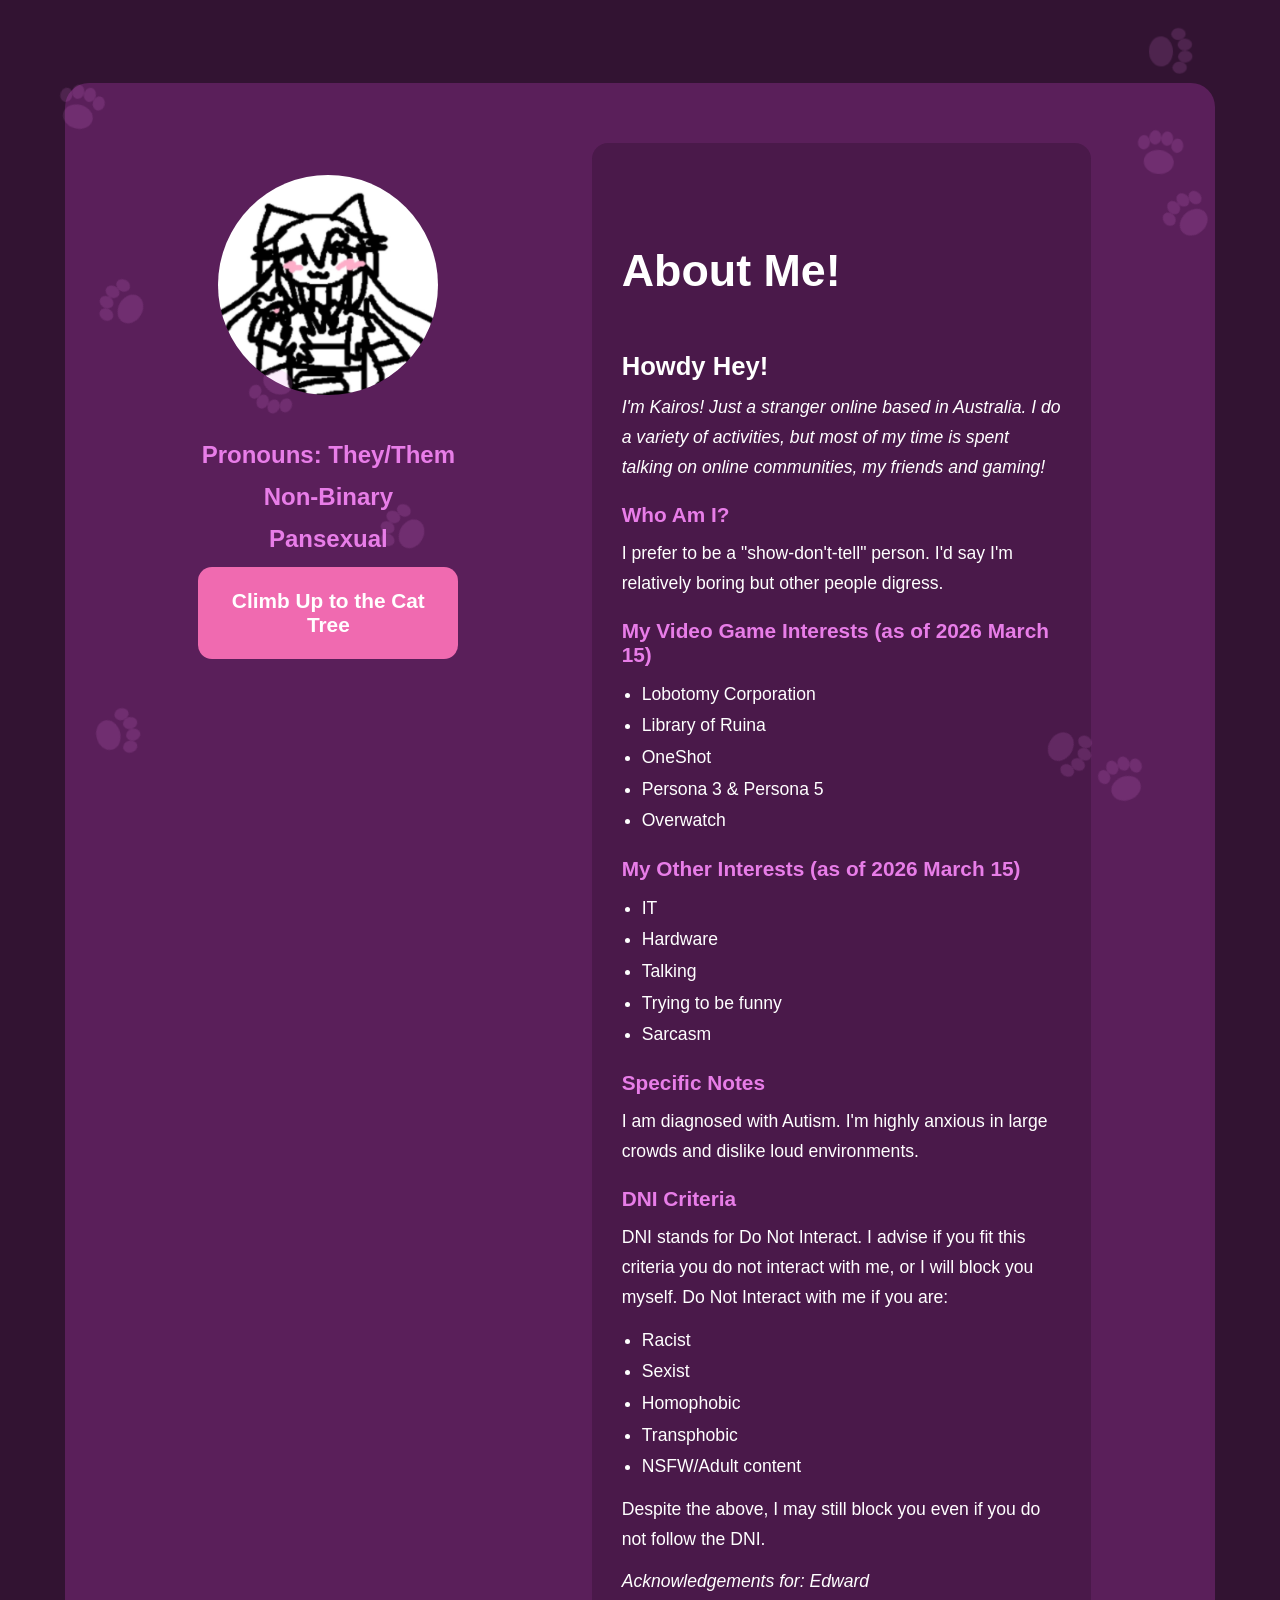
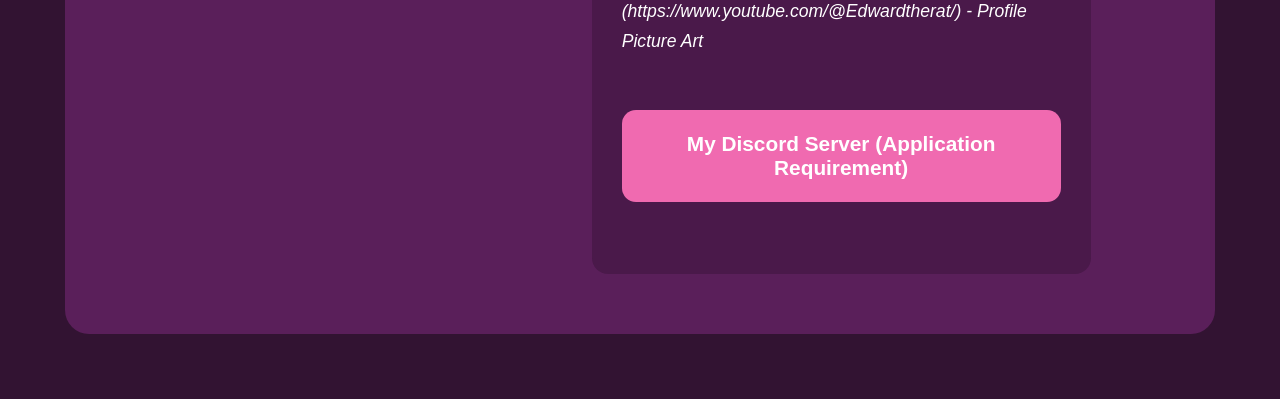
==== aboutme.html @ a95a6f40 "Update aboutme.html" ====
<!DOCTYPE html>
<html lang="en">
<head>
  <meta charset="UTF-8">
  <title>Kairos' Cat Tree - About Me</title>
  <link rel="stylesheet" href="style1.css">
  <link rel="icon" type="image/x-icon" href="/favicon.ico">
  <meta name="viewport" content="width=device-width,initial-scale=1">
</head>
<body>
  <div id="card">
    <div id="IntroCard">
      <img src="images/pfp.jpg" alt="Kairos' Picture">
      <h2>Pronouns: They/Them</h2>
      <h2>Non-Binary</h2>
	  <h2>Pansexual</h2>
	  <a href="index.html" class="btn-about">Climb Up to the Cat Tree</a>
    </div>
    <div id="right">
      <div id="aboutme">
        <h1>About Me!</h1>
        <h2>Howdy Hey!</h2>
		<em>I'm Kairos! Just a stranger online based in Australia. I do a variety of activities, but most of my time is spent talking on online communities, my friends and gaming!</em>
		<h3>Who Am I?</h3>
		<p>I prefer to be a "show-don't-tell" person. I'd say I'm relatively boring but other people digress.</p>
		<h3>My Video Game Interests (as of 2026 March 15)</h3>
		<ul>
			<li>Lobotomy Corporation</li>
			<li>Library of Ruina</li>
			<li>OneShot</li>
			<li>Persona 3 & Persona 5</li>
			<li>Overwatch</li>
		</ul>
		<h3>My Other Interests (as of 2026 March 15)</h3>
		<ul>
			<li>IT</li>
			<li>Hardware</li>
			<li>Talking</li>
			<li>Trying to be funny</li>
			<li>Sarcasm</li>
		</ul>
		<h3>Specific Notes</h3>
		<p>I am diagnosed with Autism. I'm highly anxious in large crowds and dislike loud environments.</p>
		<h3>DNI Criteria</h3>
		<p>DNI stands for Do Not Interact. I advise if you fit this criteria you do not interact with me, or I will block you myself. Do Not Interact with me if you are:</p>
		<ul>
			<li>Racist</li>
			<li>Sexist</li>
			<li>Homophobic</li>
			<li>Transphobic</li>
			<li>NSFW/Adult content</li>
		</ul>
		<p>Despite the above, I may still block you even if you do not follow the DNI.</p>
		<em id="credit">Acknowledgements for: Edward (https://www.youtube.com/@Edwardtherat/) - Profile Picture Art</em>
      </div>
	<a href="https://discord.gg/WaK2Prg3u2" class="btn-about">My Discord Server (Application Requirement)</a>
    </div>
  </div>
<!--ignore the beans. seriously-->
<img src="images/paw.svg" class="paw p1" alt="">
<img src="images/paw.svg" class="paw p2" alt="">
<img src="images/paw.svg" class="paw p3" alt="">
<img src="images/paw.svg" class="paw p4" alt="">
<img src="images/paw.svg" class="paw p5" alt="">
<img src="images/paw.svg" class="paw p6" alt="">
<img src="images/paw.svg" class="paw p7" alt="">
<img src="images/paw.svg" class="paw p8" alt="">
<img src="images/paw.svg" class="paw p9" alt="">
<img src="images/paw.svg" class="paw p0" alt="">
</body>
</html>
---- style1.css ----
@keyframes fadein {
  from { opacity: 0; }
  to   { opacity: 1; }
}

* {
  box-sizing: border-box;
  margin: 0;
  padding: 0;
}

body {
  background-color: #321332;
  min-height: 100vh;
  display: grid;
  place-items: start center;
  font-family: sans-serif;
  overflow-y: auto;
  padding: 65px;
  animation: fadein 0.6s ease-in;
}

#card {
  background-color: #5a1f5a;
  border-radius: 24px;
  padding: 60px;
  display: flex;
  flex-direction: row;
  align-items: flex-start;
  gap: 60px;
  width: 100%;
}

#IntroCard {
  display: flex;
  flex-direction: column;
  align-items: center;
  text-align: center;
  flex: 0 0 260px;
  gap: 14px;
  position: sticky;
  top: 0;
}

#IntroCard img {
  width: 220px;
  height: 220px;
  border-radius: 50%;
  object-fit: cover;
}

#IntroCard h2 {
  color: #e87de8;
  font-size: 1.5rem;
}

#right {
  display: flex;
  flex-direction: column;
  flex: 1;
  gap: 24px;
  background-color: #4a194a;
  border-radius: 16px;
  padding: 30px;
}

#aboutme {
  display: flex;
  flex-direction: column;
  gap: 12px;
}

#aboutme h1 {
  color: white;
  font-size: 2.8rem;
  margin-bottom: 6px;
}

#aboutme h2 {
  color: white;
  font-size: 1.6rem;
  margin-top: 8px;
}

#aboutme h3 {
  color: #e87de8;
  font-size: 1.3rem;
  margin-top: 8px;
}

#aboutme p {
  color: white;
  font-size: 1.1rem;
  line-height: 1.7;
}

#aboutme em {
  color: white;
  font-size: 1.1rem;
  line-height: 1.7;
}

#aboutme ul {
  color: white;
  font-size: 1.1rem;
  line-height: 1.8;
  padding-left: 20px;
}

.btn-social {
  display: inline-block;
  padding: 14px 18px;
  background-color: #7a2f7a;
  color: white;
  text-decoration: none;
  border-radius: 10px;
  font-size: 1rem;
  white-space: nowrap;
  transition: background-color 0.2s;
}

.btn-social:hover {
  background-color: #9a3f9a;
}

.btn-social img {
  width: 32px;
  height: 32px;
  display: block;
  filter: invert(1);
}

.btn-about {
  display: block;
  padding: 22px;
  background-color: #f06ab0;
  color: white;
  text-decoration: none;
  border-radius: 14px;
  font-size: 1.3rem;
  font-weight: bold;
  text-align: center;
  transition: background-color 0.2s;
}

.btn-about:hover {
  background-color: #e055a0;
}

.paw {
  position: fixed;
  width: 60px;
  opacity: 0.15;
  pointer-events: none;
}

#credit em {
  color: #b080b0;
  font-size: 1rem;
  line-height: 1.6;
}

.p1 { top: 8%;    left: 4%;   transform: rotate(15deg); }
.p2 { top: 20%;   right: 5%;  transform: rotate(-40deg); }
.p3 { bottom: 15%; left: 7%;  transform: rotate(75deg); }
.p4 { bottom: 10%; right: 10%; transform: rotate(-20deg); }
.p5 { top: 13%;   right: 7%;  transform: rotate(6deg); }
.p6 { top: 55%;   left: 29%;  transform: rotate(-61deg); }
.p7 { top: 80%;   right: 14%; transform: rotate(122deg); }
.p8 { top: 30%;   left: 7%;   transform: rotate(-60deg); }
.p9 { top: 2%;    right: 6%;  transform: rotate(88deg); }
.p0 { top: 40%;   left: 19%;  transform: rotate(-156deg); }

@media (max-width: 768px) {
  body {
    padding: 20px;
  }

  #card {
    flex-direction: column;
    padding: 30px 20px;
    gap: 30px;
  }

  #IntroCard {
    flex: unset;
    width: 100%;
    position: static;
  }

  #IntroCard img {
    width: 130px;
    height: 130px;
  }

  #IntroCard h2 {
    font-size: 1.2rem;
  }

  #aboutme h1 {
    font-size: 2rem;
  }

  #aboutme h2 {
    font-size: 1.3rem;
  }

  #aboutme h3 {
    font-size: 1.1rem;
  }

  #aboutme p,
  #aboutme em,
  #aboutme ul {
    font-size: 1rem;
  }

  .btn-about {
    padding: 16px;
    font-size: 1.1rem;
  }

  .paw {
    width: 30px;
  }

  .btn-social img {
    width: 16px;
    height: 16px;
  }
}
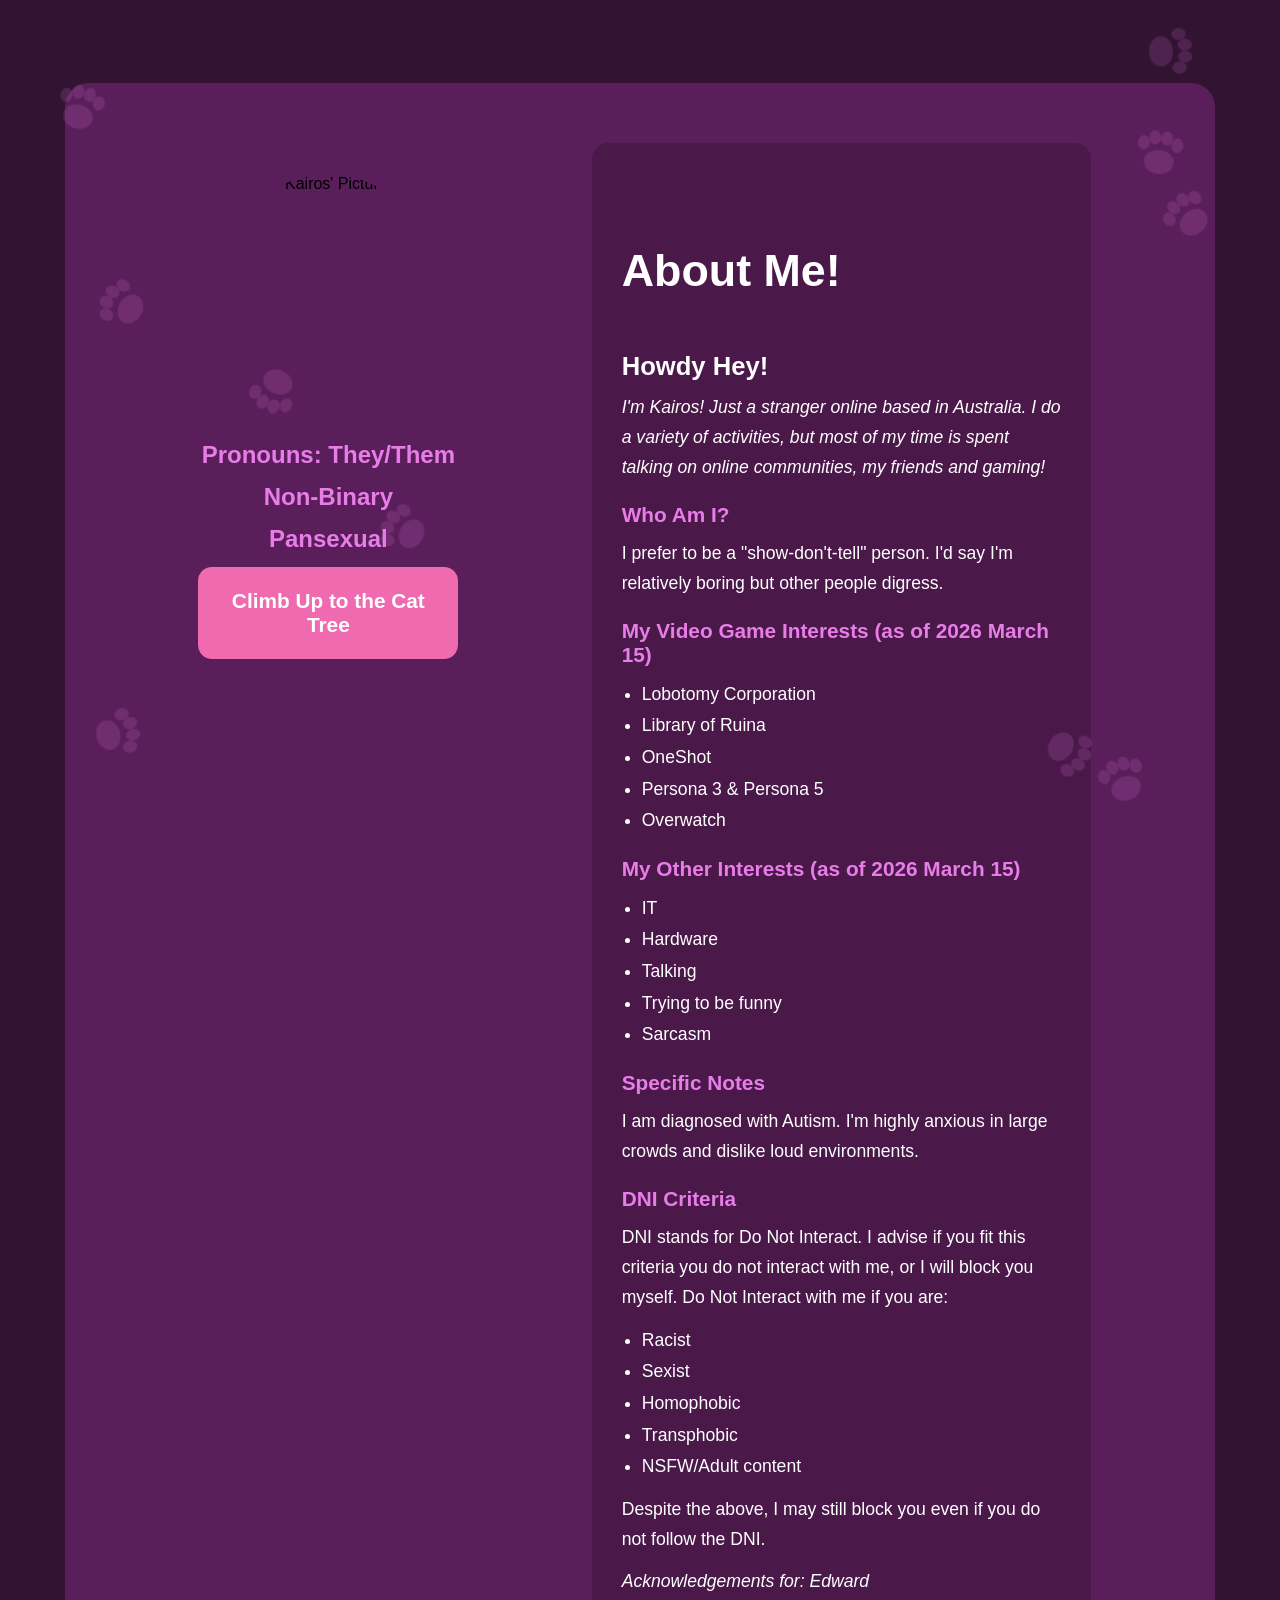
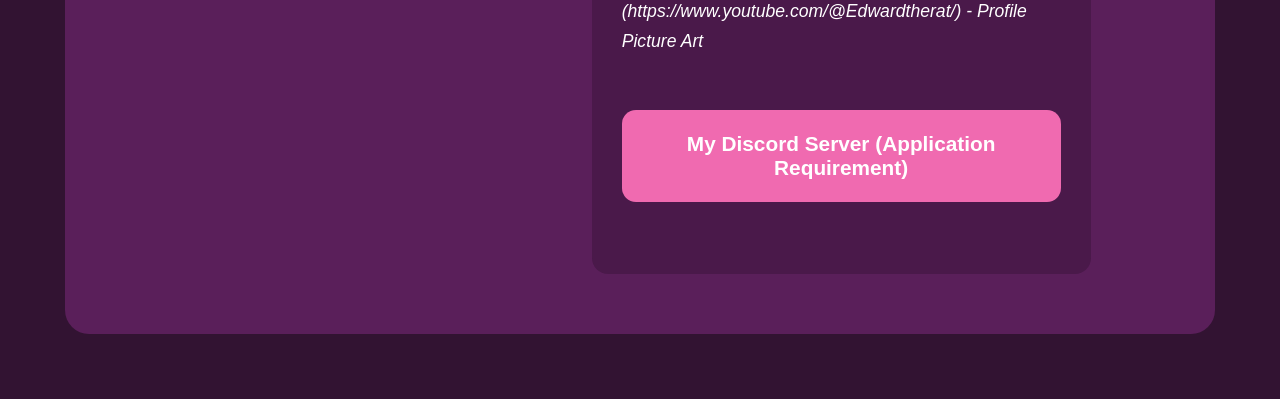
==== commit 27f337d3: "Update aboutme.html" ====
--- a/aboutme.html
+++ b/aboutme.html
@@ -6,11 +6,15 @@
   <link rel="stylesheet" href="style1.css">
   <link rel="icon" type="image/x-icon" href="/favicon.ico">
   <meta name="viewport" content="width=device-width,initial-scale=1">
+	<script>
+  window.va = window.va || function () { (window.vaq = window.vaq || []).push(arguments); };
+</script>
+<script defer src="/_vercel/insights/script.js"></script>
 </head>
 <body>
   <div id="card">
     <div id="IntroCard">
-      <img src="images/pfp.jpg" alt="Kairos' Picture">
+      <img src="images/pfp.png" alt="Kairos' Picture">
       <h2>Pronouns: They/Them</h2>
       <h2>Non-Binary</h2>
 	  <h2>Pansexual</h2>
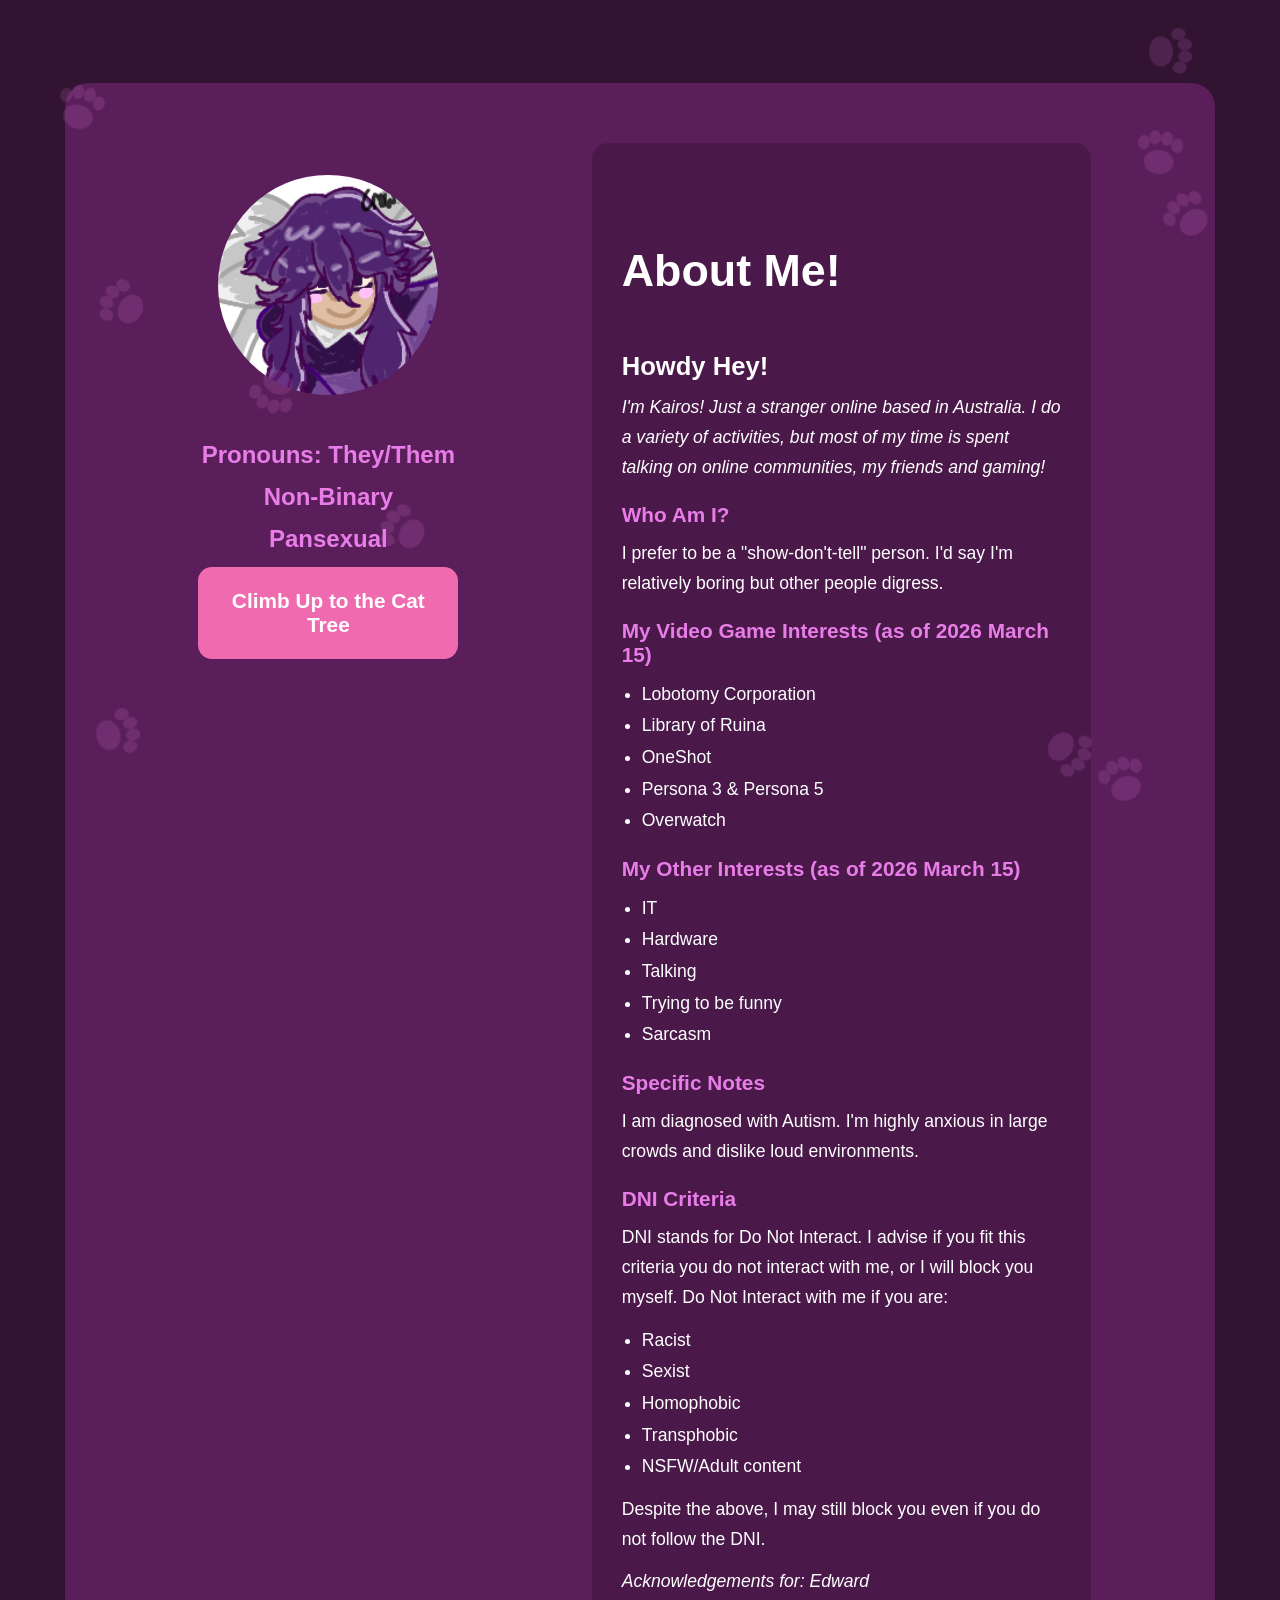
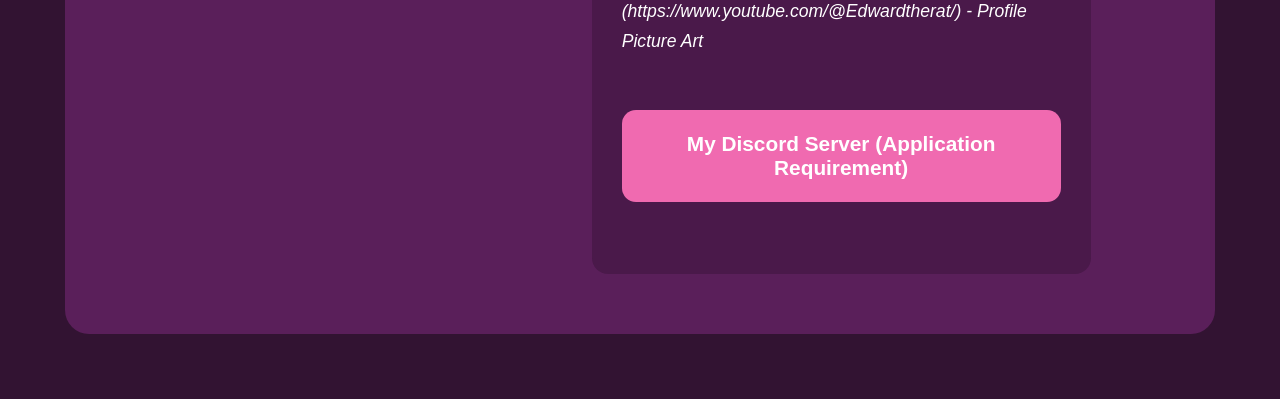
==== commit c912916f: "Added Spotify Social Media button. Reordered social media buttons (index.html). Added site metadata " ====
--- a/aboutme.html
+++ b/aboutme.html
@@ -5,11 +5,21 @@
   <title>Kairos' Cat Tree - About Me</title>
   <link rel="stylesheet" href="style1.css">
   <link rel="icon" type="image/x-icon" href="/favicon.ico">
+  <meta property="og:type" content="website">
+  <meta property="og:title" content="Kairos' Cat Tree's Branch">
+  <meta property="og:description" content="The extended About Me page!">
+  <meta property="og:url" content="https://kairoscattree.vercel.app/index.html">
+  <meta property="og:site_name" content="Kairos' Cat Tree's Branch">
+  <meta property="og:image" content="https://kairoscattree.vercel.app/images/pfp.png">
+  <meta property="og:image:alt" content="Kairos' Cat Tree's Branch">
+  <meta property="og:locale" content="en_US">
   <meta name="viewport" content="width=device-width,initial-scale=1">
-	<script>
+  <!--boring metadata-->
+<script>
   window.va = window.va || function () { (window.vaq = window.vaq || []).push(arguments); };
 </script>
 <script defer src="/_vercel/insights/script.js"></script>
+  <!--Analytics by Vercel. This is the only javascript present-->
 </head>
 <body>
   <div id="card">
--- a/style1.css
+++ b/style1.css
@@ -2,6 +2,8 @@
   from { opacity: 0; }
   to   { opacity: 1; }
 }
+
+/* Formatting for background elements. */
 
 * {
   box-sizing: border-box;
@@ -49,6 +51,8 @@
   object-fit: cover;
 }
 
+/* Formatting for some text elements. */
+
 #IntroCard h2 {
   color: #e87de8;
   font-size: 1.5rem;
@@ -159,6 +163,8 @@
   font-size: 1rem;
   line-height: 1.6;
 }
+
+/* kitty beans :3 */
 
 .p1 { top: 8%;    left: 4%;   transform: rotate(15deg); }
 .p2 { top: 20%;   right: 5%;  transform: rotate(-40deg); }
@@ -229,3 +235,5 @@
     height: 16px;
   }
 }
+
+/* These comments were added way after I made the site. I'm too lazy to reread this code again I hate CSS. */
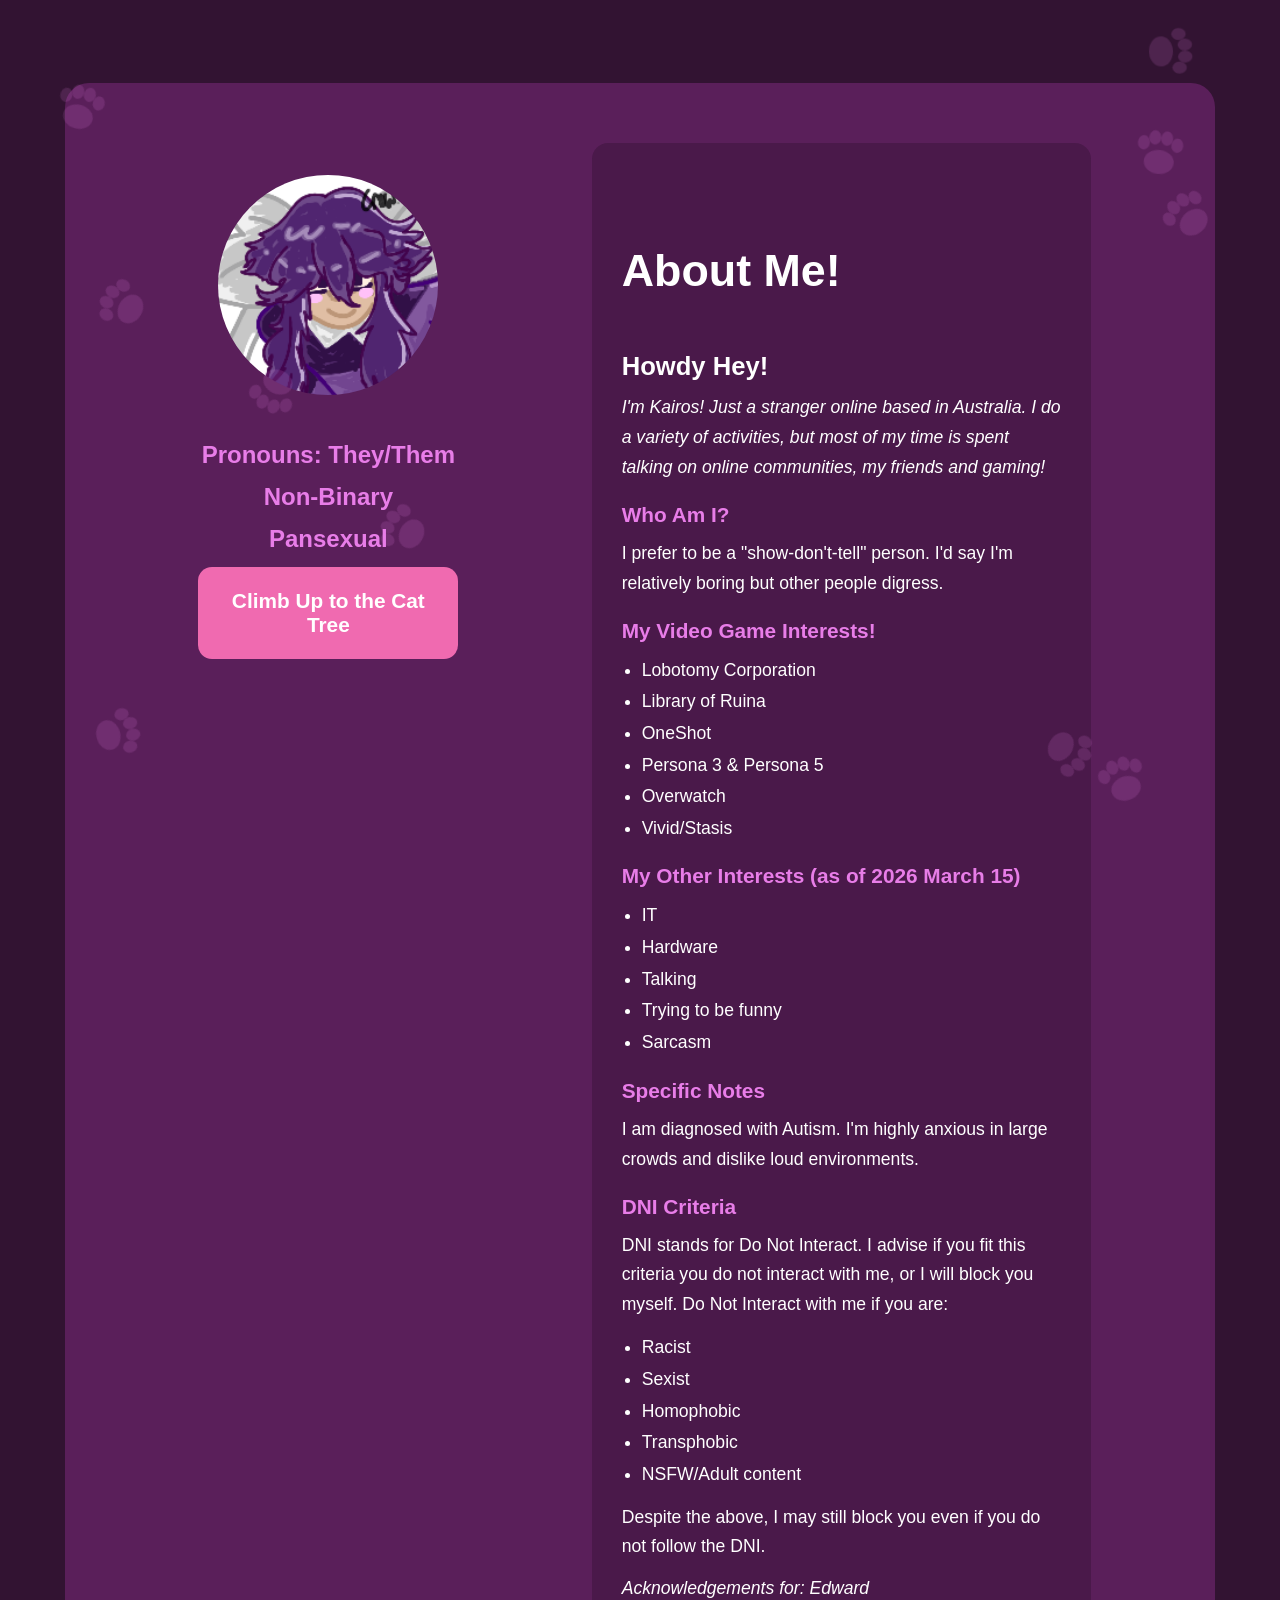
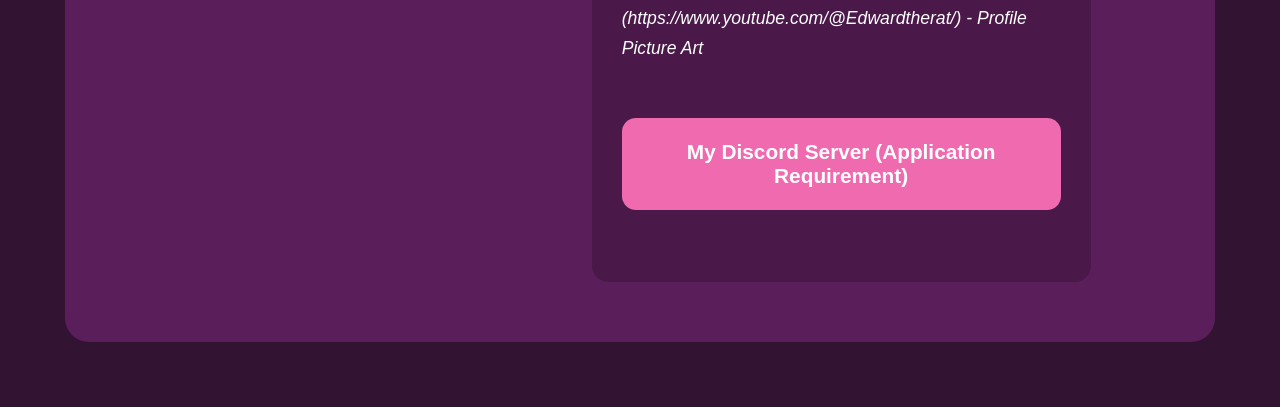
==== commit 1697134c: "Adjusted interests tab" ====
--- a/aboutme.html
+++ b/aboutme.html
@@ -37,13 +37,14 @@
 		<em>I'm Kairos! Just a stranger online based in Australia. I do a variety of activities, but most of my time is spent talking on online communities, my friends and gaming!</em>
 		<h3>Who Am I?</h3>
 		<p>I prefer to be a "show-don't-tell" person. I'd say I'm relatively boring but other people digress.</p>
-		<h3>My Video Game Interests (as of 2026 March 15)</h3>
+		<h3>My Video Game Interests!</h3>
 		<ul>
 			<li>Lobotomy Corporation</li>
 			<li>Library of Ruina</li>
 			<li>OneShot</li>
 			<li>Persona 3 & Persona 5</li>
 			<li>Overwatch</li>
+			<li>Vivid/Stasis</li>
 		</ul>
 		<h3>My Other Interests (as of 2026 March 15)</h3>
 		<ul>
--- a/style1.css
+++ b/style1.css
@@ -19,7 +19,7 @@
   font-family: sans-serif;
   overflow-y: auto;
   padding: 65px;
-  animation: fadein 0.6s ease-in;
+  animation: fadein 1s ease-in;
 }
 
 #card {
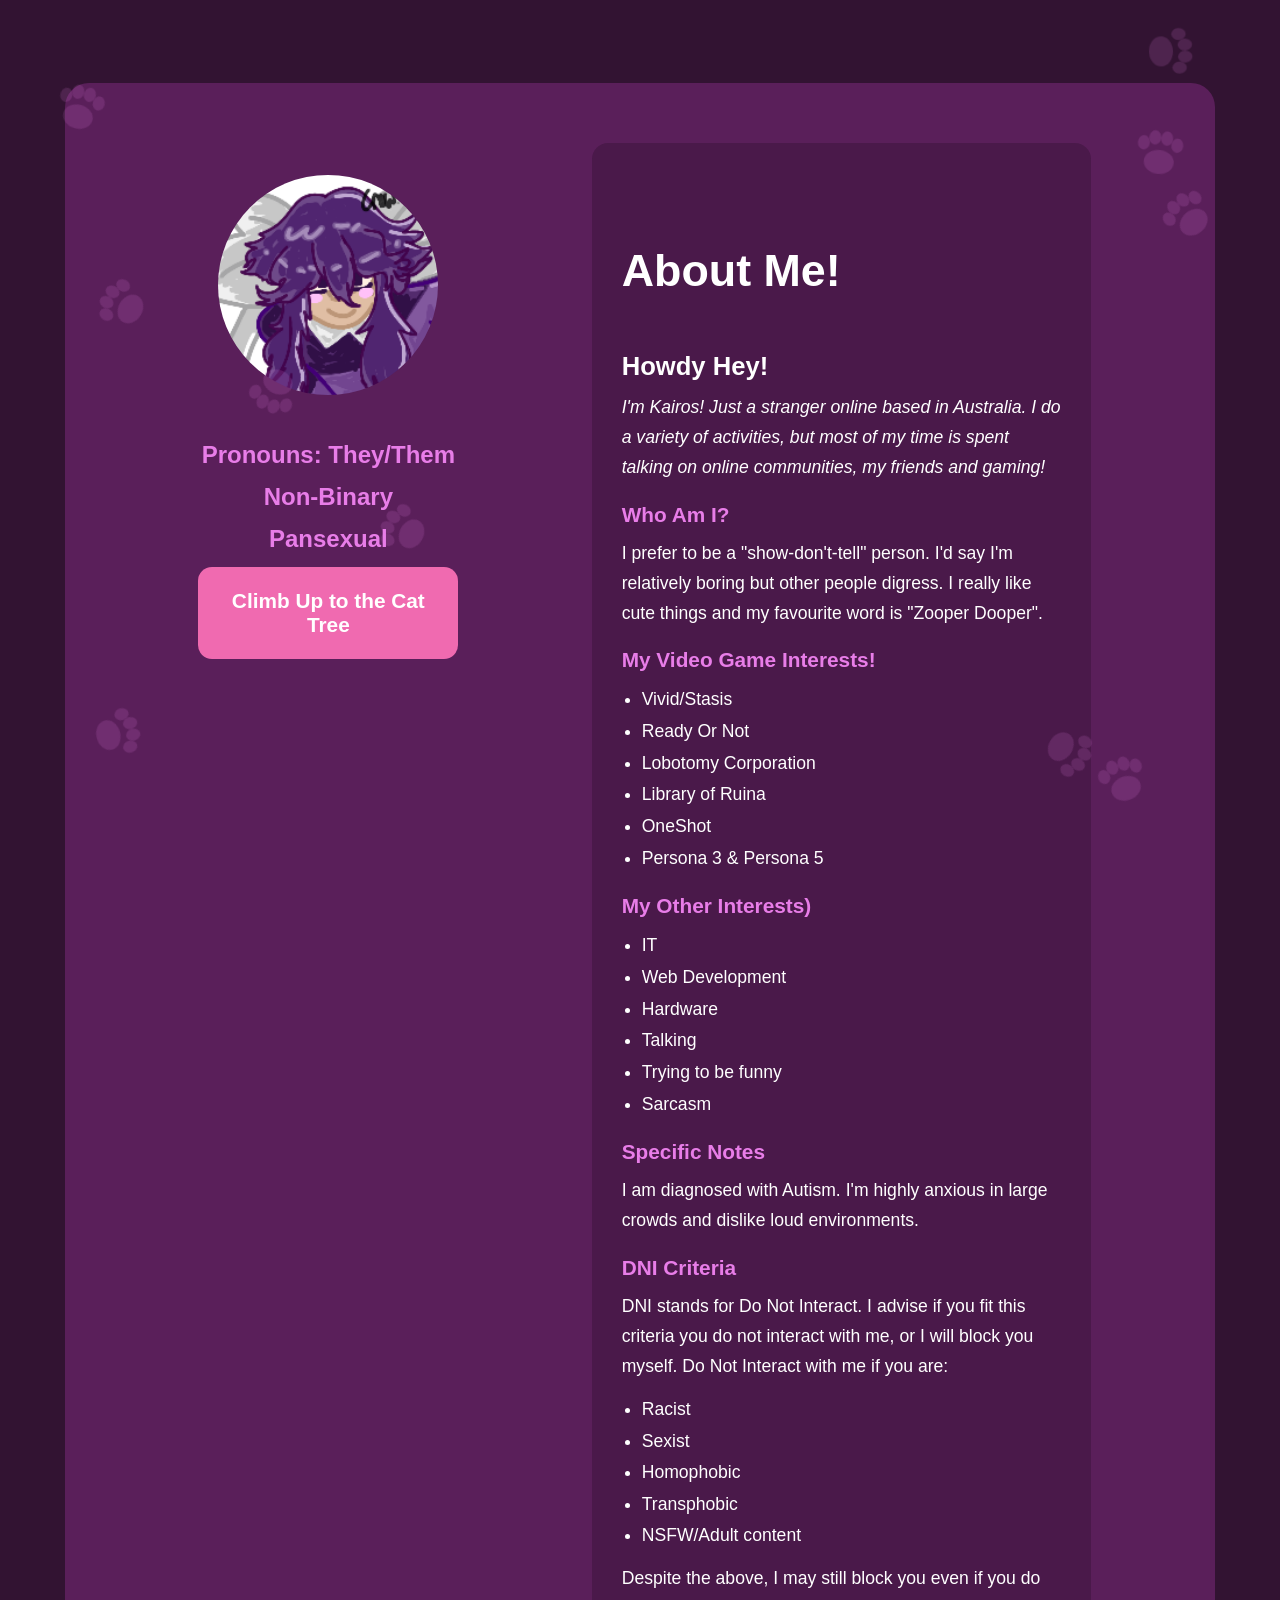
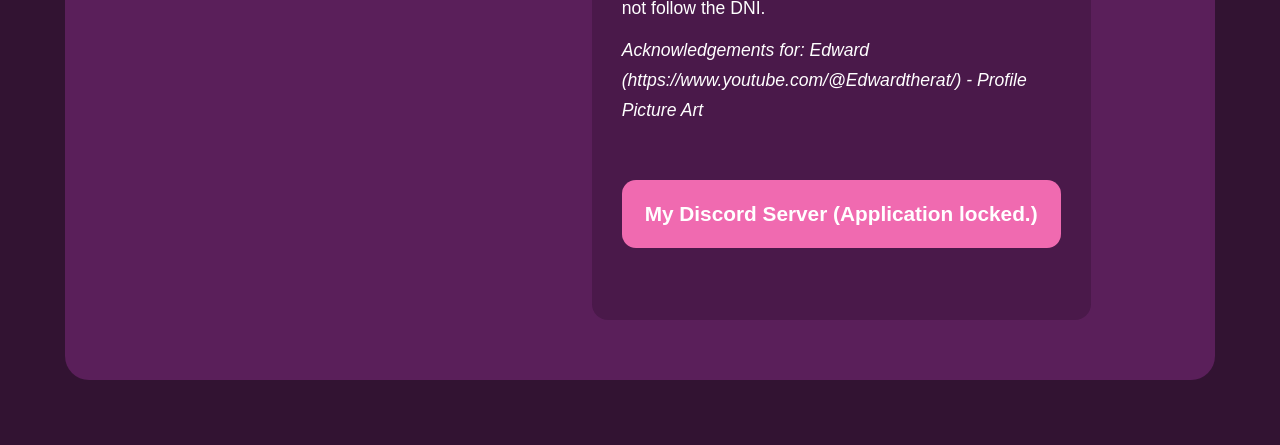
==== commit fa201fab: "Update aboutme.html Updated to reflect current time" ====
--- a/aboutme.html
+++ b/aboutme.html
@@ -36,19 +36,20 @@
         <h2>Howdy Hey!</h2>
 		<em>I'm Kairos! Just a stranger online based in Australia. I do a variety of activities, but most of my time is spent talking on online communities, my friends and gaming!</em>
 		<h3>Who Am I?</h3>
-		<p>I prefer to be a "show-don't-tell" person. I'd say I'm relatively boring but other people digress.</p>
+		<p>I prefer to be a "show-don't-tell" person. I'd say I'm relatively boring but other people digress. I really like cute things and my favourite word is "Zooper Dooper".</p>
 		<h3>My Video Game Interests!</h3>
 		<ul>
+			<li>Vivid/Stasis</li>
+			<li>Ready Or Not</li>
 			<li>Lobotomy Corporation</li>
 			<li>Library of Ruina</li>
 			<li>OneShot</li>
 			<li>Persona 3 & Persona 5</li>
-			<li>Overwatch</li>
-			<li>Vivid/Stasis</li>
 		</ul>
-		<h3>My Other Interests (as of 2026 March 15)</h3>
+		<h3>My Other Interests)</h3>
 		<ul>
 			<li>IT</li>
+			<li>Web Development</li>
 			<li>Hardware</li>
 			<li>Talking</li>
 			<li>Trying to be funny</li>
@@ -68,7 +69,7 @@
 		<p>Despite the above, I may still block you even if you do not follow the DNI.</p>
 		<em id="credit">Acknowledgements for: Edward (https://www.youtube.com/@Edwardtherat/) - Profile Picture Art</em>
       </div>
-	<a href="https://discord.gg/WaK2Prg3u2" class="btn-about">My Discord Server (Application Requirement)</a>
+	<a href="https://discord.gg/WaK2Prg3u2" class="btn-about">My Discord Server (Application locked.)</a>
     </div>
   </div>
 <!--ignore the beans. seriously-->
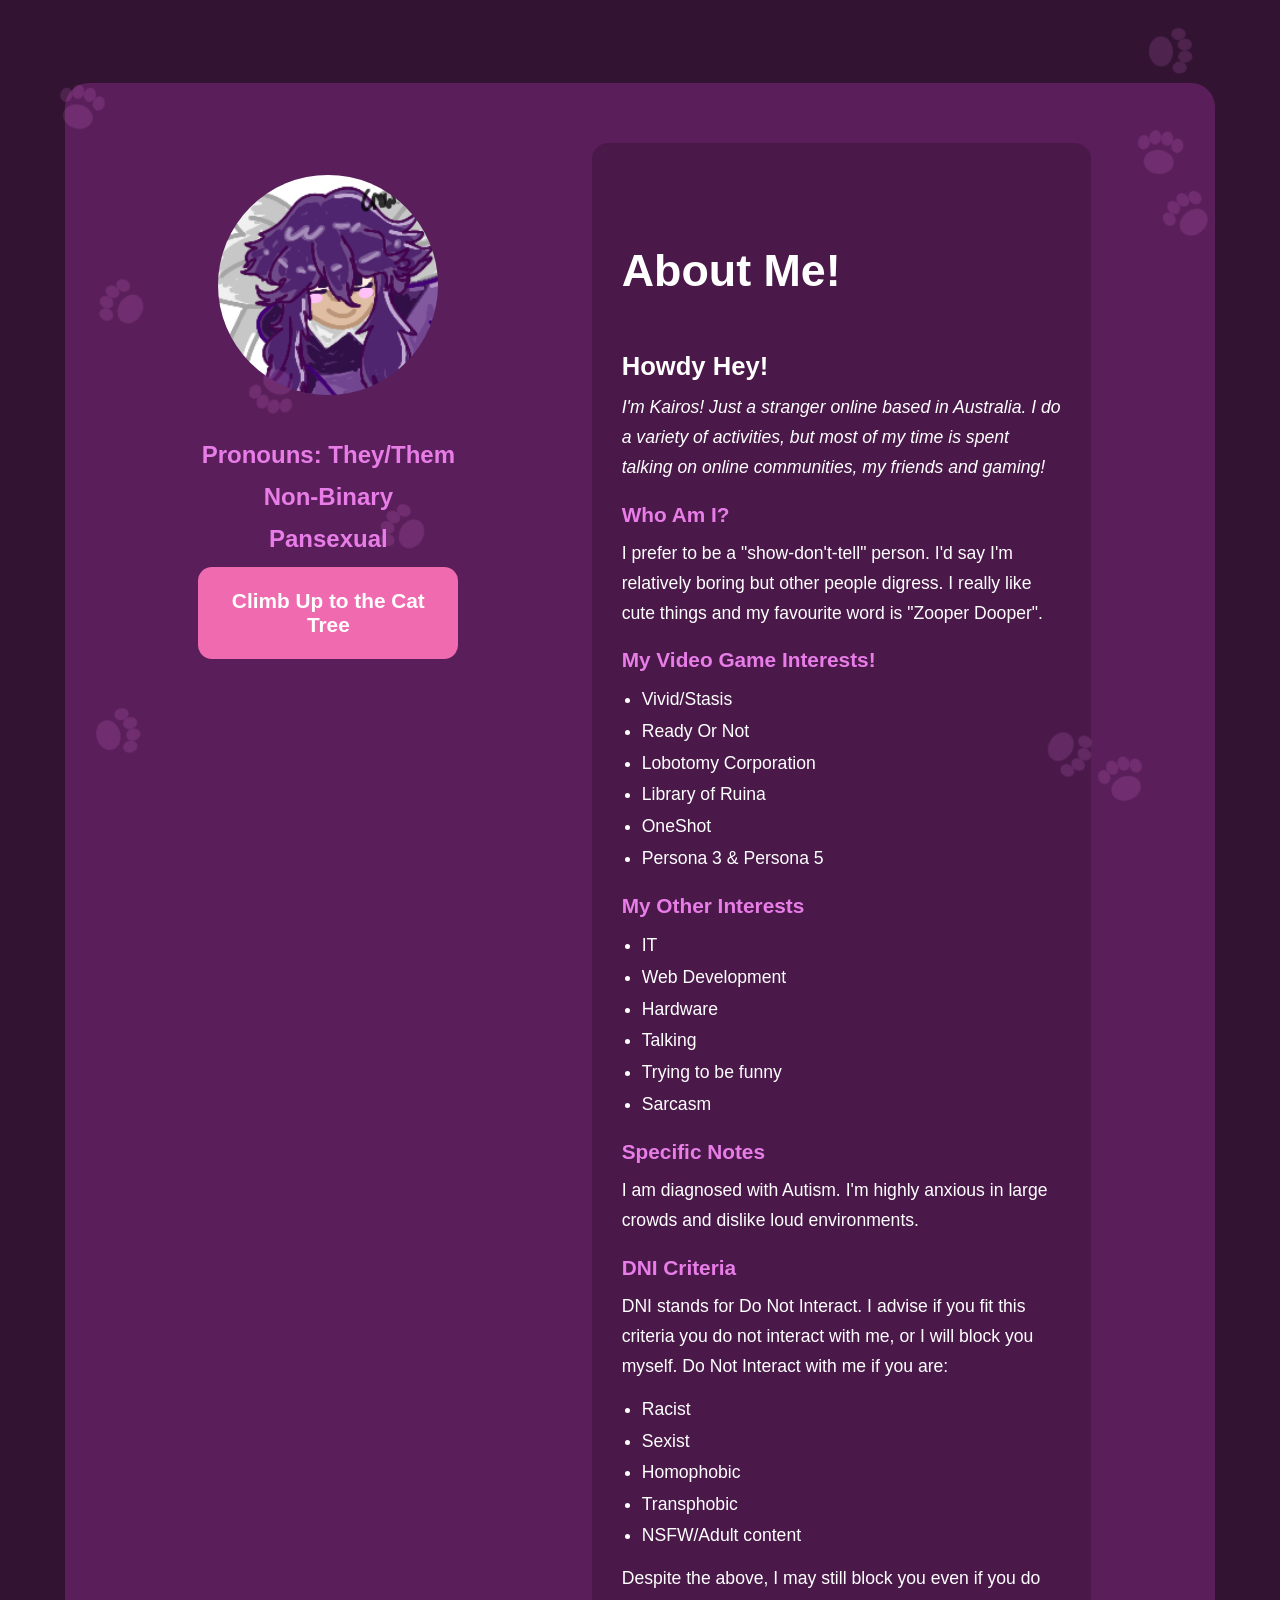
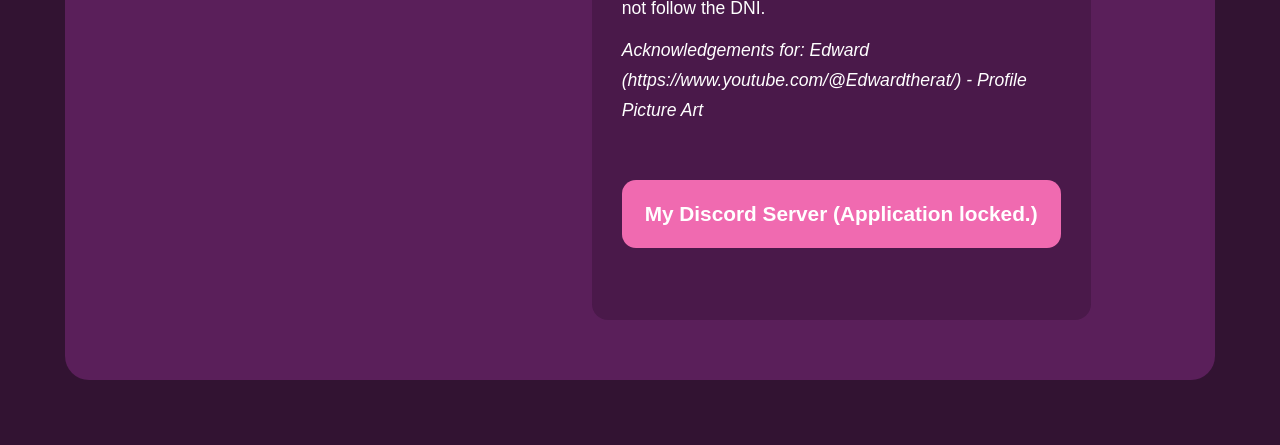
==== commit 40e1cbd0: "Update aboutme.html" ====
--- a/aboutme.html
+++ b/aboutme.html
@@ -46,7 +46,7 @@
 			<li>OneShot</li>
 			<li>Persona 3 & Persona 5</li>
 		</ul>
-		<h3>My Other Interests)</h3>
+		<h3>My Other Interests</h3>
 		<ul>
 			<li>IT</li>
 			<li>Web Development</li>
